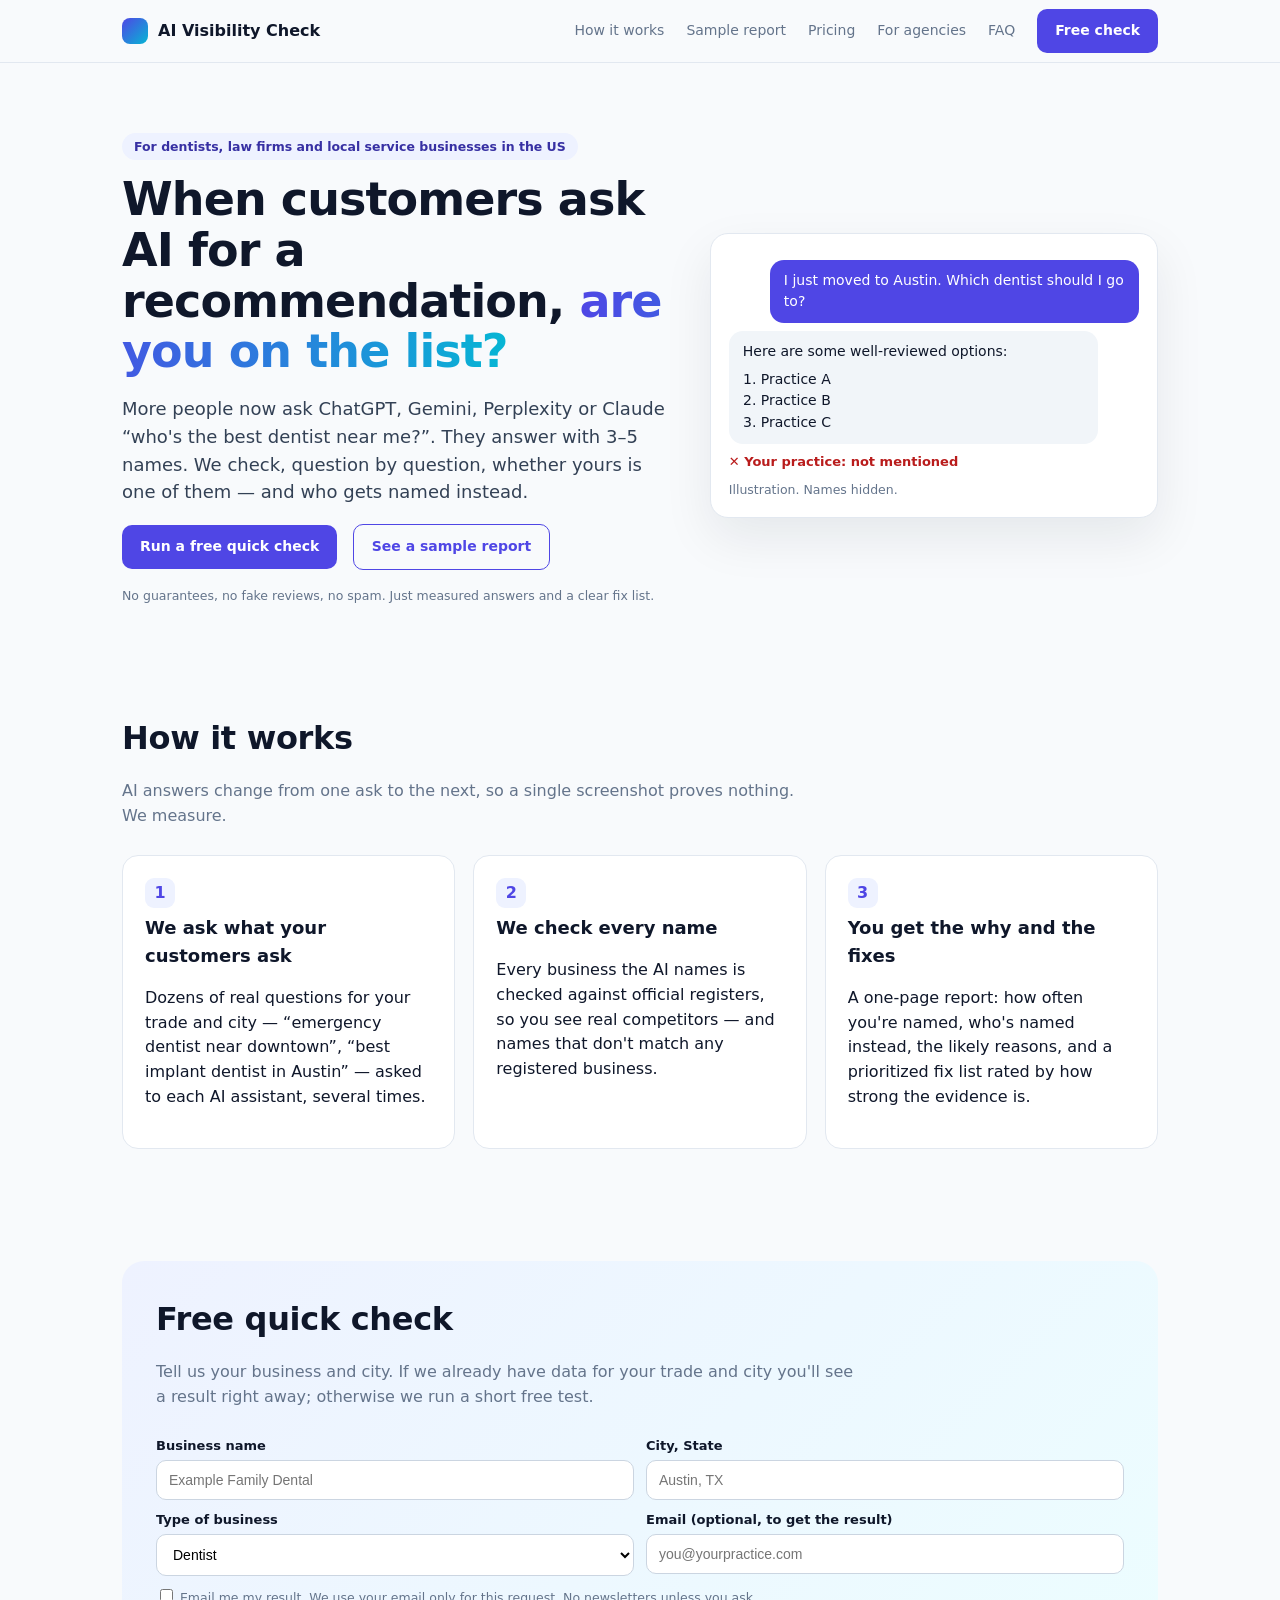
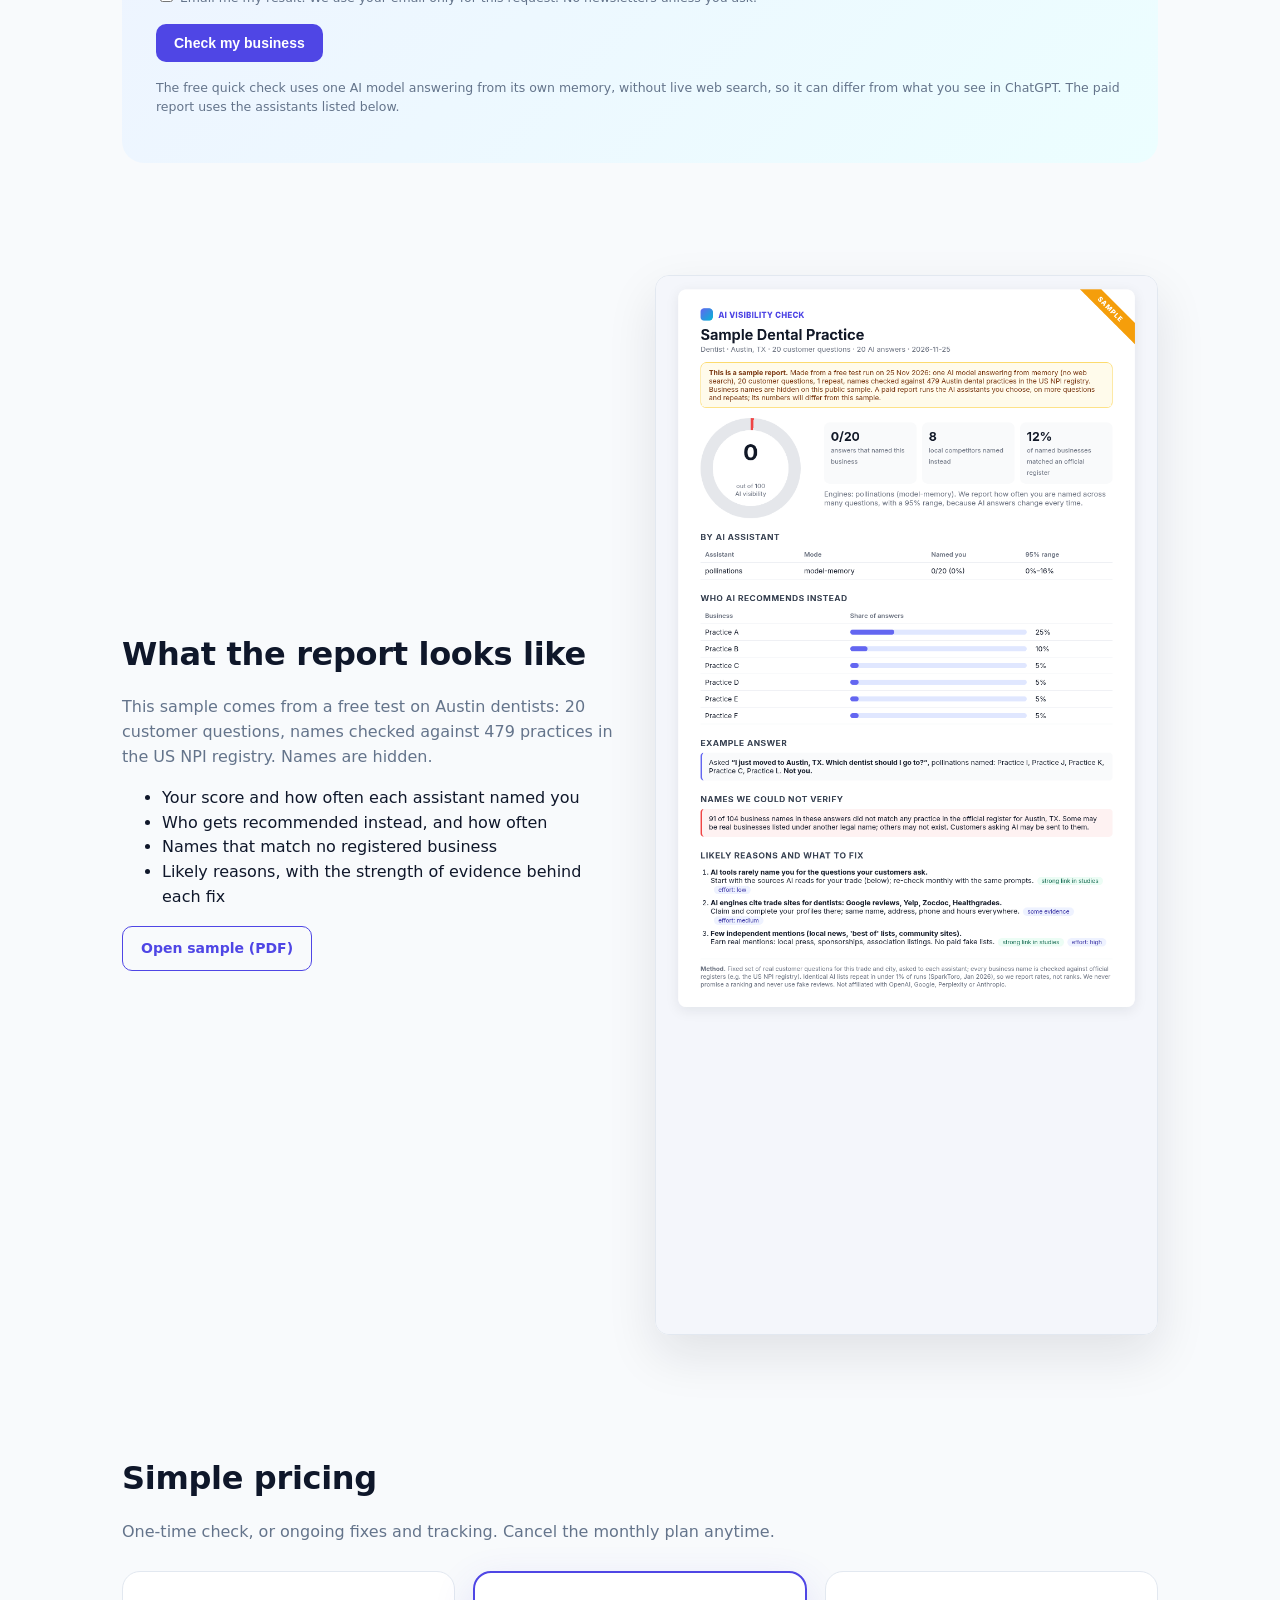
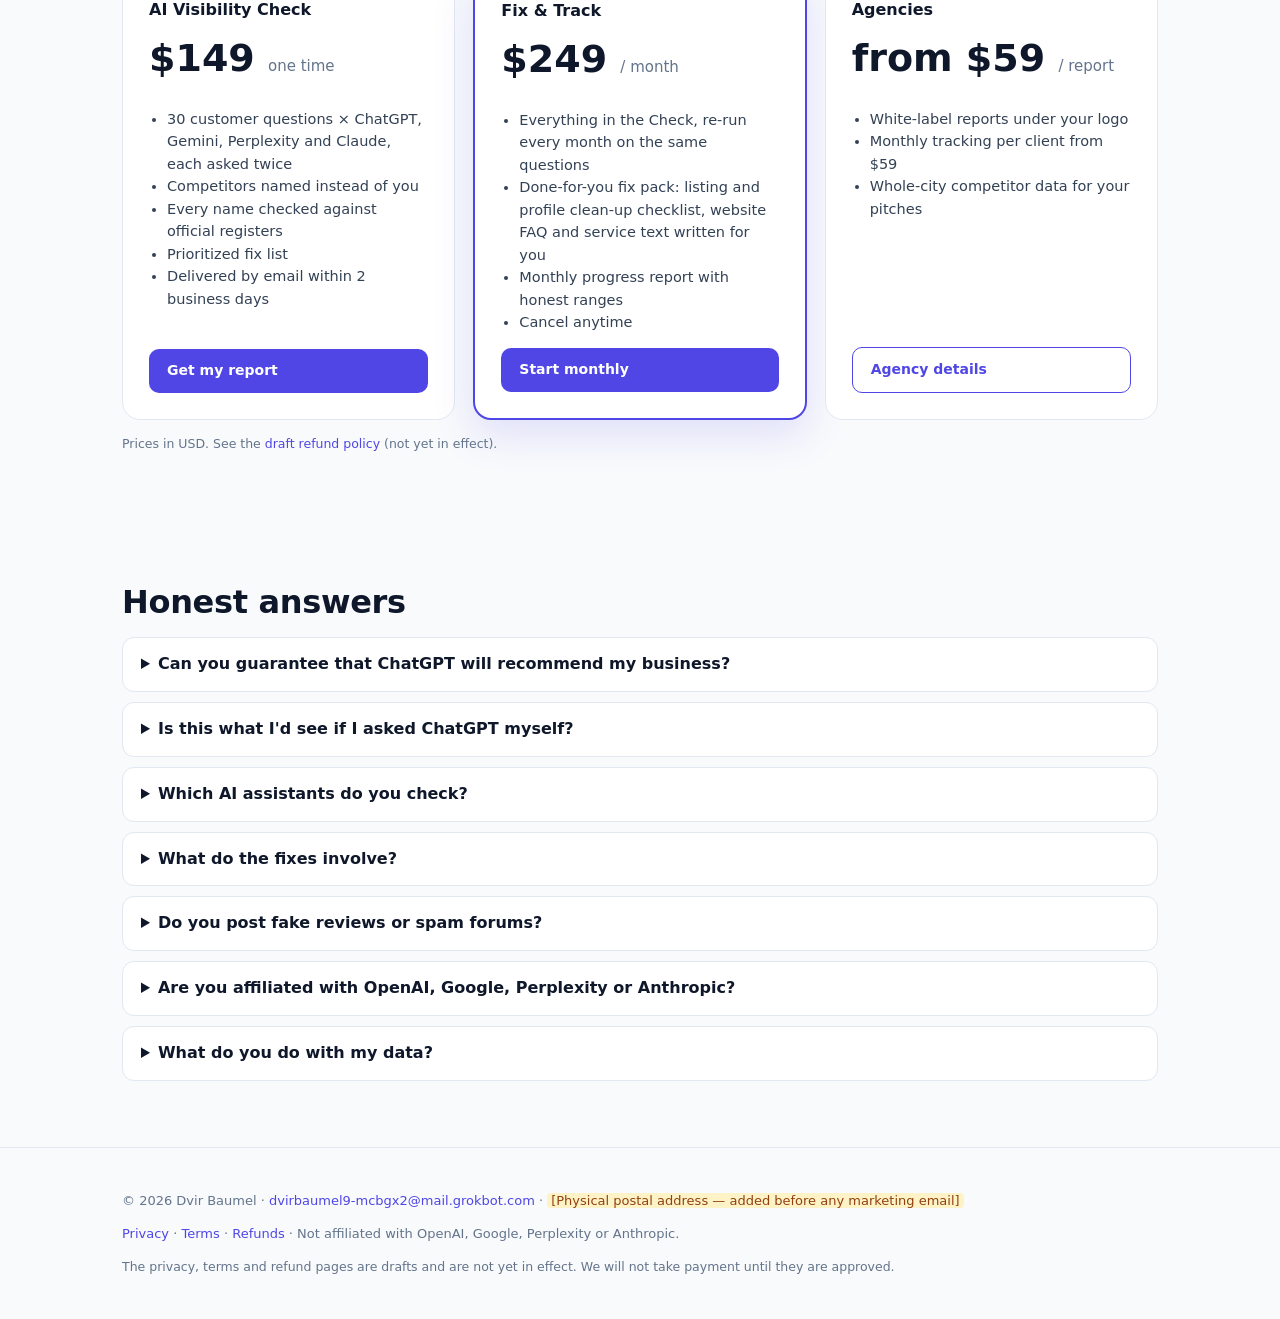
==== site/index.html @ 681b13aa "Initial private snapshot of the AI Visibility Check site. Static pages, free-check server, and engin" ====
<!doctype html>
<html lang="en"><head><meta charset="utf-8"><meta name="viewport" content="width=device-width,initial-scale=1">
<title>AI Visibility Check — does ChatGPT recommend your business?</title>
<meta name="description" content="See whether AI assistants recommend your local business, who they name instead, and what to fix. Free quick check.">
<link rel="stylesheet" href="assets/style.css"></head>
<body>
<nav><div class="wrap"><a class="logo" href="#"><i></i>AI Visibility Check</a>
<div class="links"><a href="#how">How it works</a><a href="#sample">Sample report</a><a href="#pricing">Pricing</a><a href="agency.html">For agencies</a><a href="#faq">FAQ</a><a class="btn" href="#check">Free check</a></div></div></nav>

<header class="hero"><div class="wrap">
 <div>
  <span class="eyebrow">For dentists, law firms and local service businesses in the US</span>
  <h1>When customers ask AI for a recommendation, <em>are you on the list?</em></h1>
  <p class="lead">More people now ask ChatGPT, Gemini, Perplexity or Claude “who's the best dentist near me?”. They answer with 3–5 names. We check, question by question, whether yours is one of them — and who gets named instead.</p>
  <p><a class="btn" href="#check">Run a free quick check</a> &nbsp; <a class="btn ghost" href="sample-report.pdf" target="_blank">See a sample report</a></p>
  <p class="small">No guarantees, no fake reviews, no spam. Just measured answers and a clear fix list.</p>
 </div>
 <div class="chat" aria-label="Illustration of a customer asking an AI assistant">
  <div class="bubble me">I just moved to Austin. Which dentist should I go to?</div>
  <div class="bubble ai">Here are some well-reviewed options:<ol><li>Practice A</li><li>Practice B</li><li>Practice C</li></ol></div>
  <div class="miss">✕ Your practice: not mentioned</div>
  <p class="small" style="margin:8px 0 0">Illustration. Names hidden.</p>
 </div>
</div></header>

<section id="how"><div class="wrap">
 <h2>How it works</h2><p class="sub">AI answers change from one ask to the next, so a single screenshot proves nothing. We measure.</p>
 <div class="steps">
  <div class="card"><div class="num">1</div><h3>We ask what your customers ask</h3><p>Dozens of real questions for your trade and city — “emergency dentist near downtown”, “best implant dentist in Austin” — asked to each AI assistant, several times.</p></div>
  <div class="card"><div class="num">2</div><h3>We check every name</h3><p>Every business the AI names is checked against official registers, so you see real competitors — and names that don't match any registered business.</p></div>
  <div class="card"><div class="num">3</div><h3>You get the why and the fixes</h3><p>A one-page report: how often you're named, who's named instead, the likely reasons, and a prioritized fix list rated by how strong the evidence is.</p></div>
 </div>
</div></section>

<section id="check"><div class="wrap"><div class="check">
 <h2>Free quick check</h2><p class="sub">Tell us your business and city. If we already have data for your trade and city you'll see a result right away; otherwise we run a short free test.</p>
 <form id="checkform">
  <div class="row"><div><label for="business">Business name</label><input id="business" name="business" required maxlength="120" placeholder="Example Family Dental"></div>
  <div><label for="city">City, State</label><input id="city" name="city" required pattern="[^,]+,\s*[A-Za-z]{2}" placeholder="Austin, TX"></div></div>
  <div class="row"><div><label for="niche">Type of business</label><select id="niche" name="niche">
   <option value="dentist">Dentist</option><option value="orthodontist">Orthodontist</option><option value="cosmetic_dentist">Cosmetic dentist</option>
   <option value="personal_injury_lawyer">Personal injury lawyer</option><option value="criminal_defense_lawyer">Criminal defense lawyer</option><option value="family_law_attorney">Family law attorney</option>
   <option value="med_spa">Med spa</option><option value="chiropractor">Chiropractor</option><option value="veterinarian">Veterinarian</option>
   <option value="hvac">HVAC</option><option value="roofing">Roofing</option><option value="plumber">Plumber</option><option value="electrician">Electrician</option><option value="garage_door">Garage door</option><option value="real_estate_agent">Real estate agent</option></select></div>
  <div><label for="email">Email (optional, to get the result)</label><input id="email" name="email" type="email" maxlength="160" placeholder="you@yourpractice.com"></div></div>
  <label class="small" style="font-weight:400"><input type="checkbox" name="consent" style="width:auto"> Email me my result. We use your email only for this request. No newsletters unless you ask.</label>
  <p><button class="btn" type="submit">Check my business</button></p>
  <p class="small">The free quick check uses one AI model answering from its own memory, without live web search, so it can differ from what you see in ChatGPT. The paid report uses the assistants listed below.</p>
 </form>
 <div id="result" class="result"></div>
</div></div></section>

<section id="sample"><div class="wrap sample">
 <div><h2>What the report looks like</h2><p class="sub">This sample comes from a free test on Austin dentists: 20 customer questions, names checked against 479 practices in the US NPI registry. Names are hidden.</p>
 <ul><li>Your score and how often each assistant named you</li><li>Who gets recommended instead, and how often</li><li>Names that match no registered business</li><li>Likely reasons, with the strength of evidence behind each fix</li></ul>
 <p><a class="btn ghost" href="sample-report.pdf" target="_blank">Open sample (PDF)</a></p></div>
 <a href="sample-report.html" target="_blank"><img src="assets/sample-report.png" alt="Sample AI visibility report"></a>
</div></section>

<section id="pricing"><div class="wrap">
 <h2>Simple pricing</h2><p class="sub">One-time check, or ongoing fixes and tracking. Cancel the monthly plan anytime.</p>
 <div class="prices">
  <div class="price"><b>AI Visibility Check</b><div class="amt">$149 <span>one time</span></div>
   <ul><li>30 customer questions × ChatGPT, Gemini, Perplexity and Claude, each asked twice</li><li>Competitors named instead of you</li><li>Every name checked against official registers</li><li>Prioritized fix list</li><li>Delivered by email within 2 business days</li></ul>
   <a class="btn" data-pay="payLinkCheck" href="#">Get my report</a></div>
  <div class="price hot"><b>Fix &amp; Track</b><div class="amt">$249 <span>/ month</span></div>
   <ul><li>Everything in the Check, re-run every month on the same questions</li><li>Done-for-you fix pack: listing and profile clean-up checklist, website FAQ and service text written for you</li><li>Monthly progress report with honest ranges</li><li>Cancel anytime</li></ul>
   <a class="btn" data-pay="payLinkMonthly" href="#">Start monthly</a></div>
  <div class="price"><b>Agencies</b><div class="amt">from $59 <span>/ report</span></div>
   <ul><li>White-label reports under your logo</li><li>Monthly tracking per client from $59</li><li>Whole-city competitor data for your pitches</li></ul>
   <a class="btn ghost" href="agency.html">Agency details</a></div>
 </div>
 <p class="small" style="margin-top:14px">Prices in USD. See the <a href="refunds.html">draft refund policy</a> (not yet in effect).</p>
</div></section>

<section id="faq"><div class="wrap">
 <h2>Honest answers</h2>
 <details><summary>Can you guarantee that ChatGPT will recommend my business?</summary><p>No, and nobody honestly can. AI assistants change their answers constantly. We measure how often you're named, show you what the businesses being named have in common, and help you fix what's in your control. Then we re-measure with the same questions.</p></details>
 <details><summary>Is this what I'd see if I asked ChatGPT myself?</summary><p>Close, but not identical. Answers vary by person, location and time — identical lists repeat in under 1% of runs (SparkToro, January 2026). That's why we ask many questions several times and report a rate with a range, instead of one screenshot.</p></details>
 <details><summary>Which AI assistants do you check?</summary><p>The paid report checks ChatGPT, Gemini, Perplexity and Claude with their web-search features turned on. The free quick check uses one AI model answering from memory only, so treat it as a first look.</p></details>
 <details><summary>What do the fixes involve?</summary><p>Mostly the basics AI assistants read: complete and consistent profiles on the sites they cite for your trade (Google, Yelp, Healthgrades, Avvo and so on), clear service and city information on your website, and honest review requests to real customers. Studies link these to being named; none prove a guaranteed effect, and we say which evidence is stronger.</p></details>
 <details><summary>Do you post fake reviews or spam forums?</summary><p>Never. Fake reviews are illegal under the FTC's rule, and undisclosed forum posting backfires. We only work with real customers and truthful content.</p></details>
 <details><summary>Are you affiliated with OpenAI, Google, Perplexity or Anthropic?</summary><p>No. We're an independent service. Product names belong to their owners.</p></details>
 <details><summary>What do you do with my data?</summary><p>We use your business details to run your check and your email to deliver it. We don't sell data. See the <a href="privacy.html">draft privacy policy</a> (not yet in effect).</p></details>
</div></section>

<footer><div class="wrap">
 <p>© 2026 Dvir Baumel · <a href="mailto:dvirbaumel9-mcbgx2@mail.grokbot.com">dvirbaumel9-mcbgx2@mail.grokbot.com</a> · <span class="ph">[Physical postal address — added before any marketing email]</span></p>
 <p><a href="privacy.html">Privacy</a> · <a href="terms.html">Terms</a> · <a href="refunds.html">Refunds</a> · Not affiliated with OpenAI, Google, Perplexity or Anthropic.</p>
 <p class="small">The privacy, terms and refund pages are drafts and are not yet in effect. We will not take payment until they are approved.</p>
</div></footer>
<script src="assets/config.js"></script><script src="assets/app.js"></script>
</body></html>
---- site/assets/style.css ----
:root{--ink:#0f172a;--mut:#64748b;--pri:#4f46e5;--pri2:#06b6d4;--bg:#f8fafc;--card:#fff;--line:#e2e8f0}
*{box-sizing:border-box}html{scroll-behavior:smooth}
body{margin:0;font-family:Inter,'Segoe UI',system-ui,Arial,sans-serif;color:var(--ink);background:var(--bg);line-height:1.55}
a{color:var(--pri);text-decoration:none}.wrap{max-width:1080px;margin:0 auto;padding:0 22px}
nav{position:sticky;top:0;z-index:5;background:rgba(248,250,252,.9);backdrop-filter:blur(8px);border-bottom:1px solid var(--line)}
nav .wrap{display:flex;align-items:center;justify-content:space-between;height:62px}
.logo{display:flex;gap:10px;align-items:center;font-weight:800;color:var(--ink)}.logo i{width:26px;height:26px;border-radius:8px;background:linear-gradient(135deg,var(--pri),var(--pri2))}
nav .links a{margin-left:22px;color:var(--mut);font-size:14px}nav .links a.btn{color:#fff}
.btn{display:inline-block;background:var(--pri);color:#fff;padding:11px 18px;border-radius:10px;font-weight:700;font-size:14px;border:0;cursor:pointer}
.btn.ghost{background:transparent;color:var(--pri);border:1.5px solid var(--pri)}
.hero{padding:70px 0 40px}.hero .wrap{display:grid;grid-template-columns:1.1fr .9fr;gap:40px;align-items:center}
.eyebrow{display:inline-block;background:#eef2ff;color:#3730a3;border-radius:999px;padding:4px 12px;font-size:12.5px;font-weight:600}
h1{font-size:46px;line-height:1.1;margin:14px 0;letter-spacing:-.02em}h1 em{font-style:normal;background:linear-gradient(90deg,var(--pri),var(--pri2));-webkit-background-clip:text;color:transparent}
.lead{font-size:18px;color:#334155;max-width:560px}
.chat{background:var(--card);border:1px solid var(--line);border-radius:18px;padding:18px;box-shadow:0 20px 50px rgba(15,23,42,.08)}
.bubble{border-radius:14px;padding:10px 14px;font-size:14px;margin:8px 0;max-width:90%}.me{background:var(--pri);color:#fff;margin-left:auto}
.ai{background:#f1f5f9}.ai ol{margin:6px 0 0 18px;padding:0}.miss{color:#b91c1c;font-weight:700;font-size:13px;margin-top:8px}
section{padding:56px 0}h2{font-size:32px;margin:0 0 10px;letter-spacing:-.01em}.sub{color:var(--mut);max-width:700px}
.steps{display:grid;grid-template-columns:repeat(3,1fr);gap:18px;margin-top:26px}
.card{background:var(--card);border:1px solid var(--line);border-radius:16px;padding:22px}.card h3{margin:6px 0 6px;font-size:18px}
.num{width:30px;height:30px;border-radius:9px;background:#eef2ff;color:var(--pri);display:grid;place-items:center;font-weight:800}
.check{background:linear-gradient(135deg,#eef2ff,#ecfeff);border-radius:22px;padding:34px}
form .row{display:grid;grid-template-columns:1fr 1fr;gap:12px}label{font-size:13px;font-weight:600;display:block;margin:10px 0 4px}
input,select{width:100%;padding:11px 12px;border:1px solid #cbd5e1;border-radius:10px;font-size:14px;background:#fff}
.small{font-size:12.5px;color:var(--mut)}.result{margin-top:16px;display:none}.result.show{display:block}
.prices{display:grid;grid-template-columns:repeat(3,1fr);gap:18px;margin-top:26px}
.price{background:var(--card);border:1px solid var(--line);border-radius:18px;padding:26px;display:flex;flex-direction:column}
.price.hot{border:2px solid var(--pri);box-shadow:0 14px 40px rgba(79,70,229,.15)}.price .amt{font-size:38px;font-weight:800;margin:6px 0}
.price .amt span{font-size:15px;color:var(--mut);font-weight:500}.price ul{padding-left:18px;color:#334155;font-size:14.5px;flex:1}
.sample{display:grid;grid-template-columns:1fr 1fr;gap:30px;align-items:center}.sample img{width:100%;border-radius:14px;border:1px solid var(--line);box-shadow:0 20px 50px rgba(15,23,42,.1)}
details{background:var(--card);border:1px solid var(--line);border-radius:12px;padding:14px 18px;margin:10px 0}summary{font-weight:700;cursor:pointer}
footer{border-top:1px solid var(--line);padding:30px 0;color:var(--mut);font-size:13px}
.ph{background:#fef3c7;color:#92400e;border-radius:4px;padding:0 4px}
@media(max-width:860px){.hero .wrap,.sample{grid-template-columns:1fr}.steps,.prices{grid-template-columns:1fr}h1{font-size:34px}form .row{grid-template-columns:1fr}}
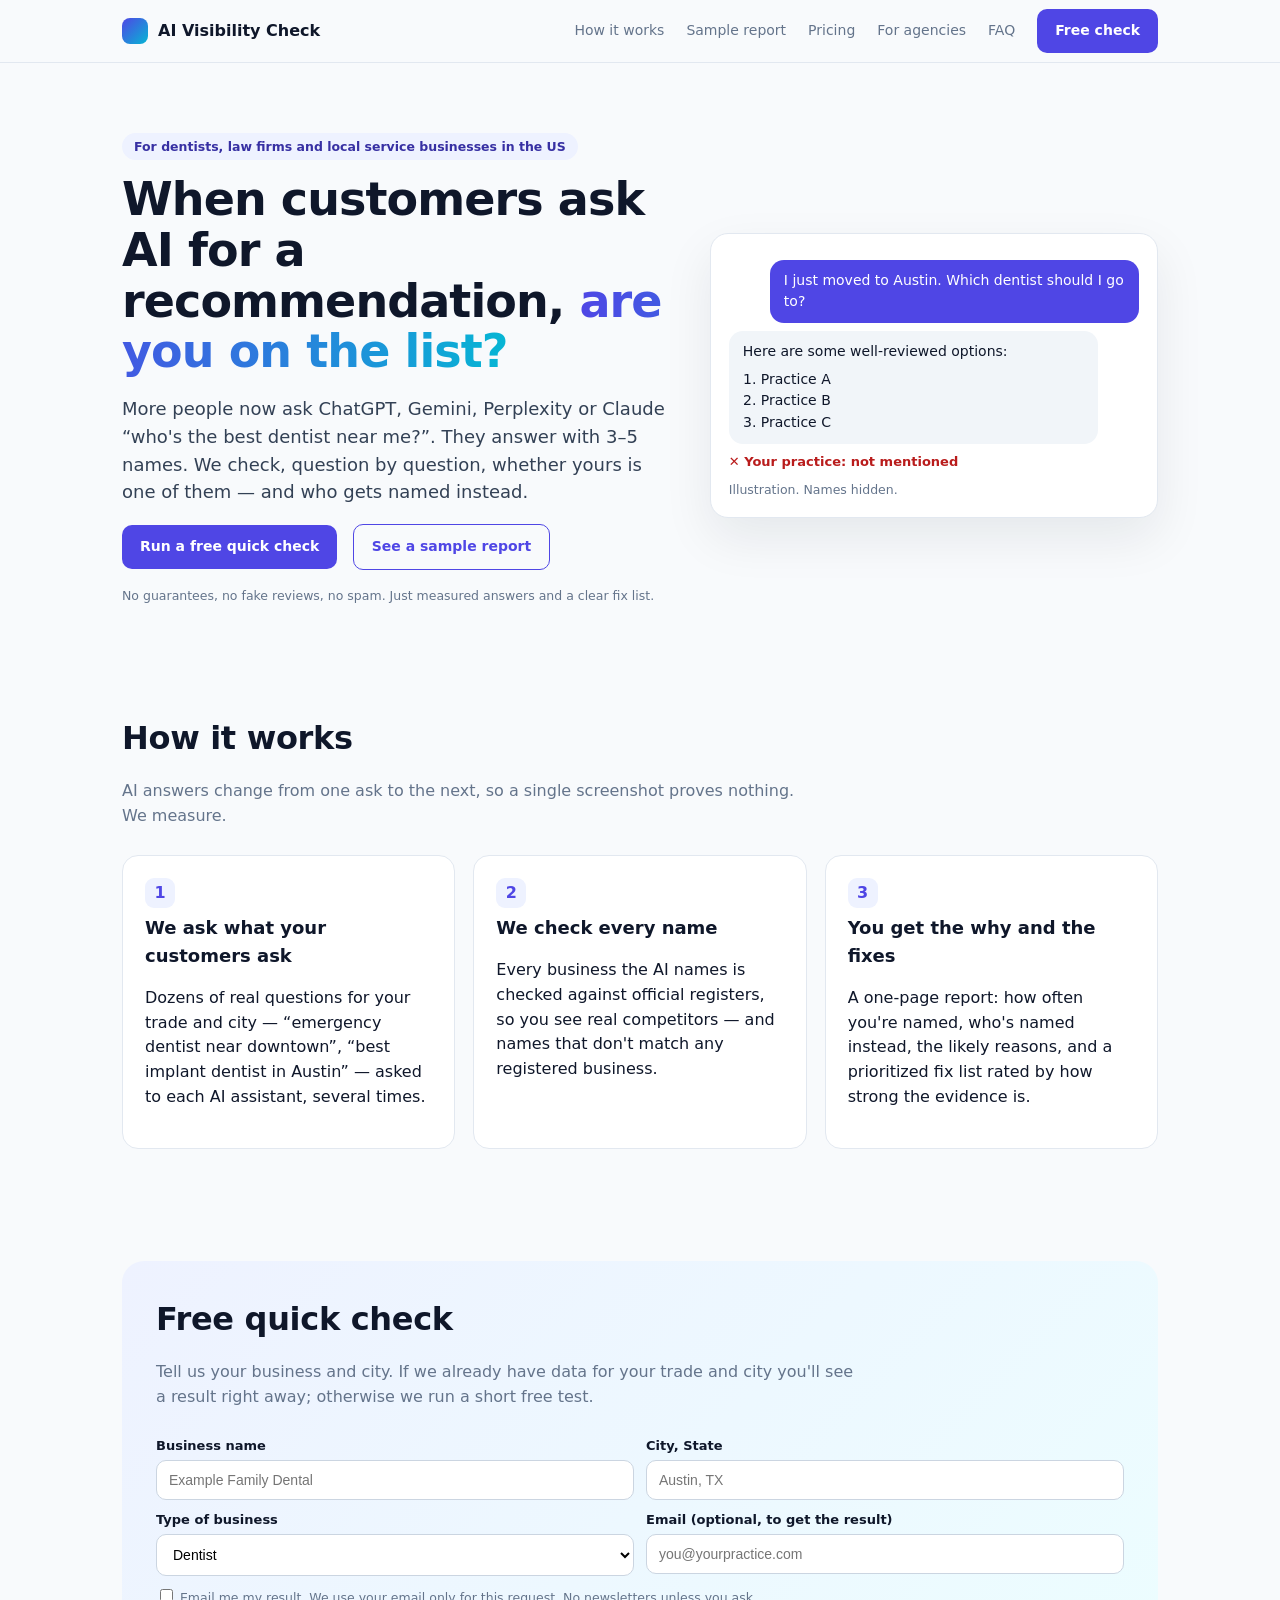
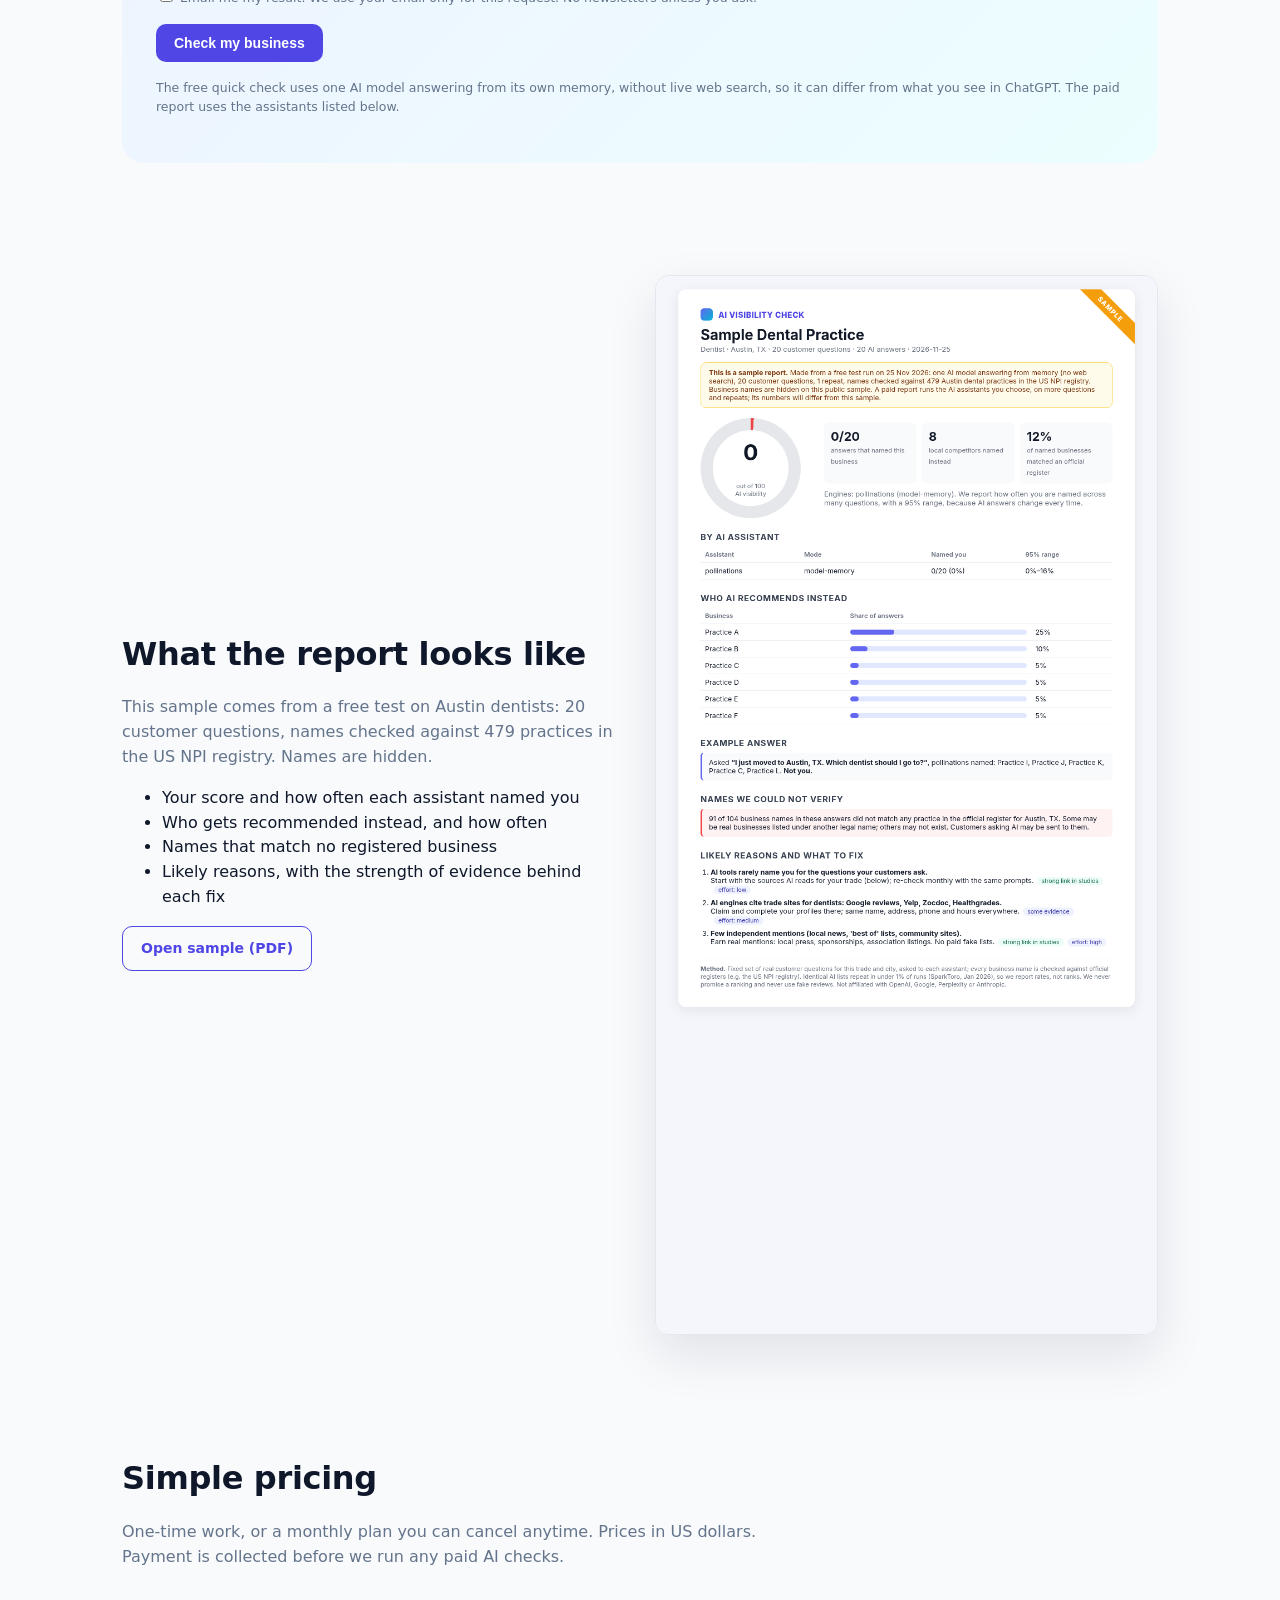
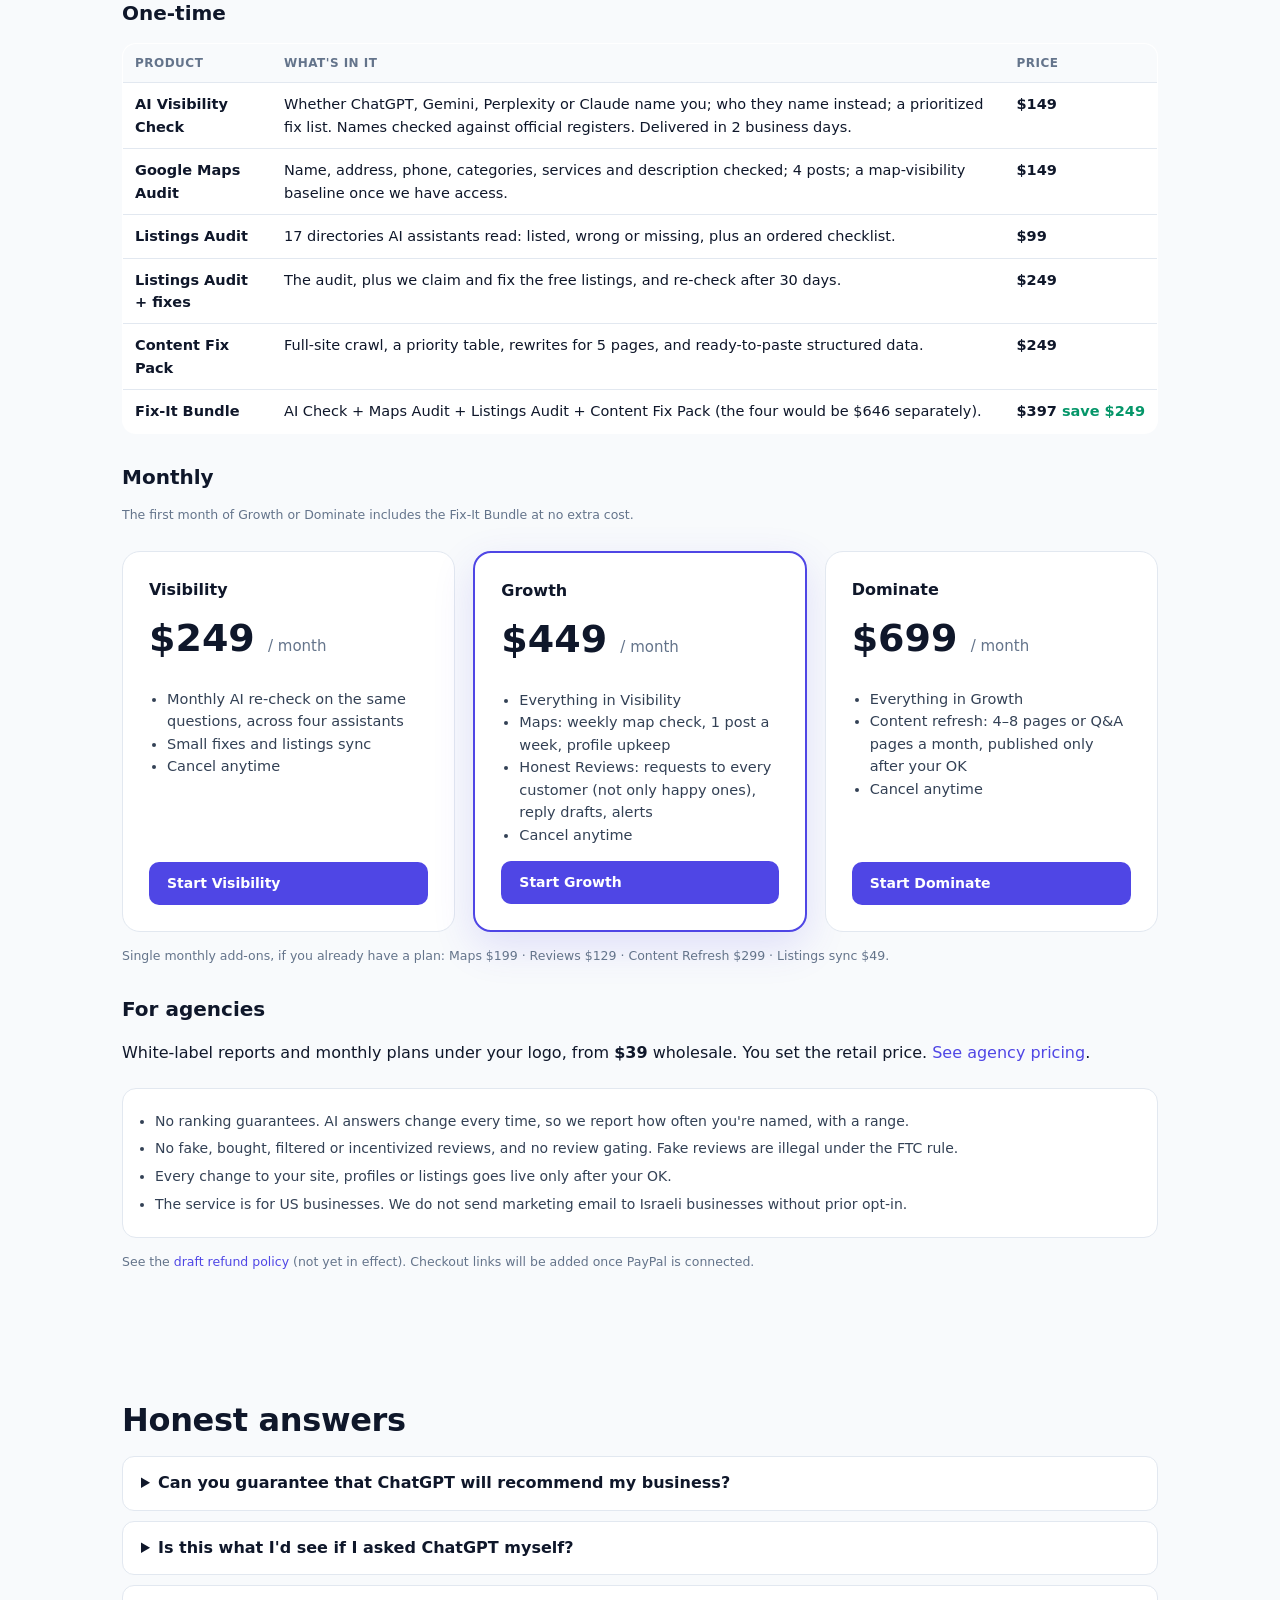
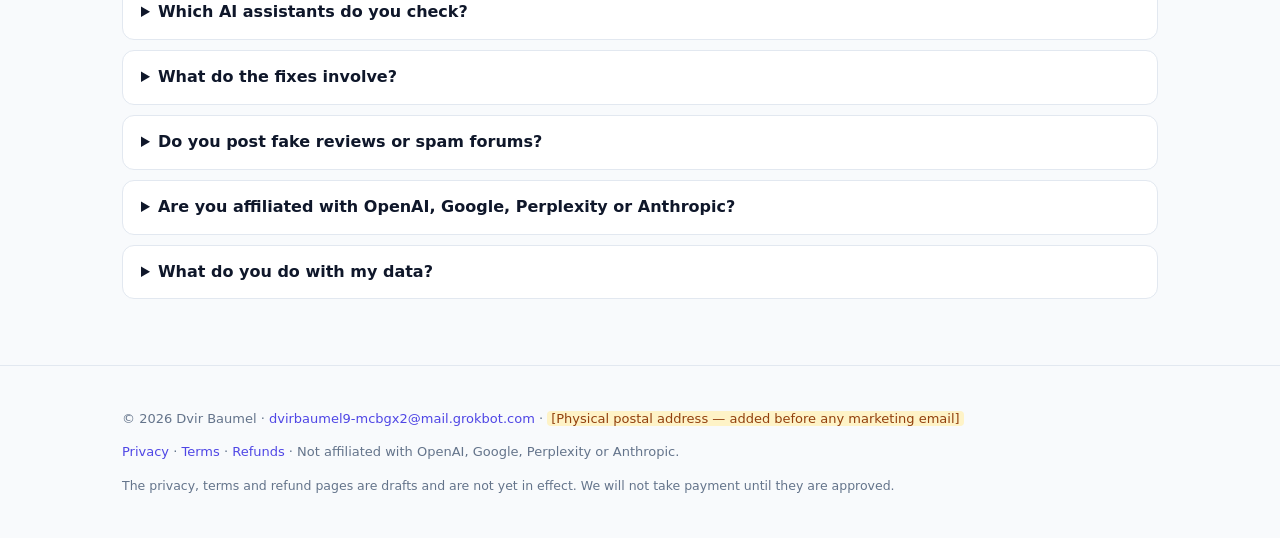
==== commit 368f0f70: "Add the approved 25 Nov 2026 prices to the site. One-off, monthly and agency wholesale tables match " ====
--- a/site/index.html
+++ b/site/index.html
@@ -58,19 +58,45 @@
 </div></section>
 
 <section id="pricing"><div class="wrap">
- <h2>Simple pricing</h2><p class="sub">One-time check, or ongoing fixes and tracking. Cancel the monthly plan anytime.</p>
+ <h2>Simple pricing</h2>
+ <p class="sub">One-time work, or a monthly plan you can cancel anytime. Prices in US dollars. Payment is collected before we run any paid AI checks.</p>
+
+ <h3 class="price-head">One-time</h3>
+ <table class="sheet">
+  <tr><th>Product</th><th>What's in it</th><th>Price</th></tr>
+  <tr><td><b>AI Visibility Check</b></td><td>Whether ChatGPT, Gemini, Perplexity or Claude name you; who they name instead; a prioritized fix list. Names checked against official registers. Delivered in 2 business days.</td><td class="amt">$149</td></tr>
+  <tr><td><b>Google Maps Audit</b></td><td>Name, address, phone, categories, services and description checked; 4 posts; a map-visibility baseline once we have access.</td><td class="amt">$149</td></tr>
+  <tr><td><b>Listings Audit</b></td><td>17 directories AI assistants read: listed, wrong or missing, plus an ordered checklist.</td><td class="amt">$99</td></tr>
+  <tr><td><b>Listings Audit + fixes</b></td><td>The audit, plus we claim and fix the free listings, and re-check after 30 days.</td><td class="amt">$249</td></tr>
+  <tr><td><b>Content Fix Pack</b></td><td>Full-site crawl, a priority table, rewrites for 5 pages, and ready-to-paste structured data.</td><td class="amt">$249</td></tr>
+  <tr><td><b>Fix-It Bundle</b></td><td>AI Check + Maps Audit + Listings Audit + Content Fix Pack (the four would be $646 separately).</td><td class="amt">$397 <span class="save">save $249</span></td></tr>
+ </table>
+
+ <h3 class="price-head">Monthly</h3>
+ <p class="small">The first month of Growth or Dominate includes the Fix-It Bundle at no extra cost.</p>
  <div class="prices">
-  <div class="price"><b>AI Visibility Check</b><div class="amt">$149 <span>one time</span></div>
-   <ul><li>30 customer questions × ChatGPT, Gemini, Perplexity and Claude, each asked twice</li><li>Competitors named instead of you</li><li>Every name checked against official registers</li><li>Prioritized fix list</li><li>Delivered by email within 2 business days</li></ul>
-   <a class="btn" data-pay="payLinkCheck" href="#">Get my report</a></div>
-  <div class="price hot"><b>Fix &amp; Track</b><div class="amt">$249 <span>/ month</span></div>
-   <ul><li>Everything in the Check, re-run every month on the same questions</li><li>Done-for-you fix pack: listing and profile clean-up checklist, website FAQ and service text written for you</li><li>Monthly progress report with honest ranges</li><li>Cancel anytime</li></ul>
-   <a class="btn" data-pay="payLinkMonthly" href="#">Start monthly</a></div>
-  <div class="price"><b>Agencies</b><div class="amt">from $59 <span>/ report</span></div>
-   <ul><li>White-label reports under your logo</li><li>Monthly tracking per client from $59</li><li>Whole-city competitor data for your pitches</li></ul>
-   <a class="btn ghost" href="agency.html">Agency details</a></div>
+  <div class="price"><b>Visibility</b><div class="amt">$249 <span>/ month</span></div>
+   <ul><li>Monthly AI re-check on the same questions, across four assistants</li><li>Small fixes and listings sync</li><li>Cancel anytime</li></ul>
+   <a class="btn" data-pay="payLinkMonthly" href="#">Start Visibility</a></div>
+  <div class="price hot"><b>Growth</b><div class="amt">$449 <span>/ month</span></div>
+   <ul><li>Everything in Visibility</li><li>Maps: weekly map check, 1 post a week, profile upkeep</li><li>Honest Reviews: requests to every customer (not only happy ones), reply drafts, alerts</li><li>Cancel anytime</li></ul>
+   <a class="btn" data-pay="payLinkMonthly" href="#">Start Growth</a></div>
+  <div class="price"><b>Dominate</b><div class="amt">$699 <span>/ month</span></div>
+   <ul><li>Everything in Growth</li><li>Content refresh: 4–8 pages or Q&amp;A pages a month, published only after your OK</li><li>Cancel anytime</li></ul>
+   <a class="btn" data-pay="payLinkMonthly" href="#">Start Dominate</a></div>
  </div>
- <p class="small" style="margin-top:14px">Prices in USD. See the <a href="refunds.html">draft refund policy</a> (not yet in effect).</p>
+ <p class="small" style="margin-top:14px">Single monthly add-ons, if you already have a plan: Maps $199 · Reviews $129 · Content Refresh $299 · Listings sync $49.</p>
+
+ <h3 class="price-head">For agencies</h3>
+ <p>White-label reports and monthly plans under your logo, from <b>$39</b> wholesale. You set the retail price. <a href="agency.html">See agency pricing</a>.</p>
+
+ <ul class="rules">
+  <li>No ranking guarantees. AI answers change every time, so we report how often you're named, with a range.</li>
+  <li>No fake, bought, filtered or incentivized reviews, and no review gating. Fake reviews are illegal under the FTC rule.</li>
+  <li>Every change to your site, profiles or listings goes live only after your OK.</li>
+  <li>The service is for US businesses. We do not send marketing email to Israeli businesses without prior opt-in.</li>
+ </ul>
+ <p class="small" style="margin-top:14px">See the <a href="refunds.html">draft refund policy</a> (not yet in effect). Checkout links will be added once PayPal is connected.</p>
 </div></section>
 
 <section id="faq"><div class="wrap">
--- a/site/assets/style.css
+++ b/site/assets/style.css
@@ -31,4 +31,14 @@
 details{background:var(--card);border:1px solid var(--line);border-radius:12px;padding:14px 18px;margin:10px 0}summary{font-weight:700;cursor:pointer}
 footer{border-top:1px solid var(--line);padding:30px 0;color:var(--mut);font-size:13px}
 .ph{background:#fef3c7;color:#92400e;border-radius:4px;padding:0 4px}
-@media(max-width:860px){.hero .wrap,.sample{grid-template-columns:1fr}.steps,.prices{grid-template-columns:1fr}h1{font-size:34px}form .row{grid-template-columns:1fr}}
+
+h3.price-head{font-size:20px;margin:28px 0 4px}
+table.sheet{width:100%;border-collapse:collapse;margin-top:14px;background:#fff;border:1px solid var(--line);border-radius:14px;overflow:hidden;font-size:14.5px}
+table.sheet th,table.sheet td{text-align:left;padding:10px 12px;border-bottom:1px solid var(--line);vertical-align:top}
+table.sheet th{background:#f8fafc;color:#64748b;font-size:12px;font-weight:700;letter-spacing:.04em;text-transform:uppercase}
+table.sheet tr:last-child td{border-bottom:0}
+table.sheet .amt{font-weight:800;white-space:nowrap}
+table.sheet .save{color:#059669;font-weight:700}
+.rules{margin:22px 0 0;padding:16px 18px 16px 32px;background:#fff;border:1px solid var(--line);border-radius:14px;color:#334155;font-size:14px}
+.rules li{margin:6px 0}
+@media(max-width:860px){.hero .wrap,.sample{grid-template-columns:1fr}.steps,.prices{grid-template-columns:1fr}h1{font-size:34px}form .row{grid-template-columns:1fr}table.sheet{font-size:13px}table.sheet th,table.sheet td{padding:8px}}
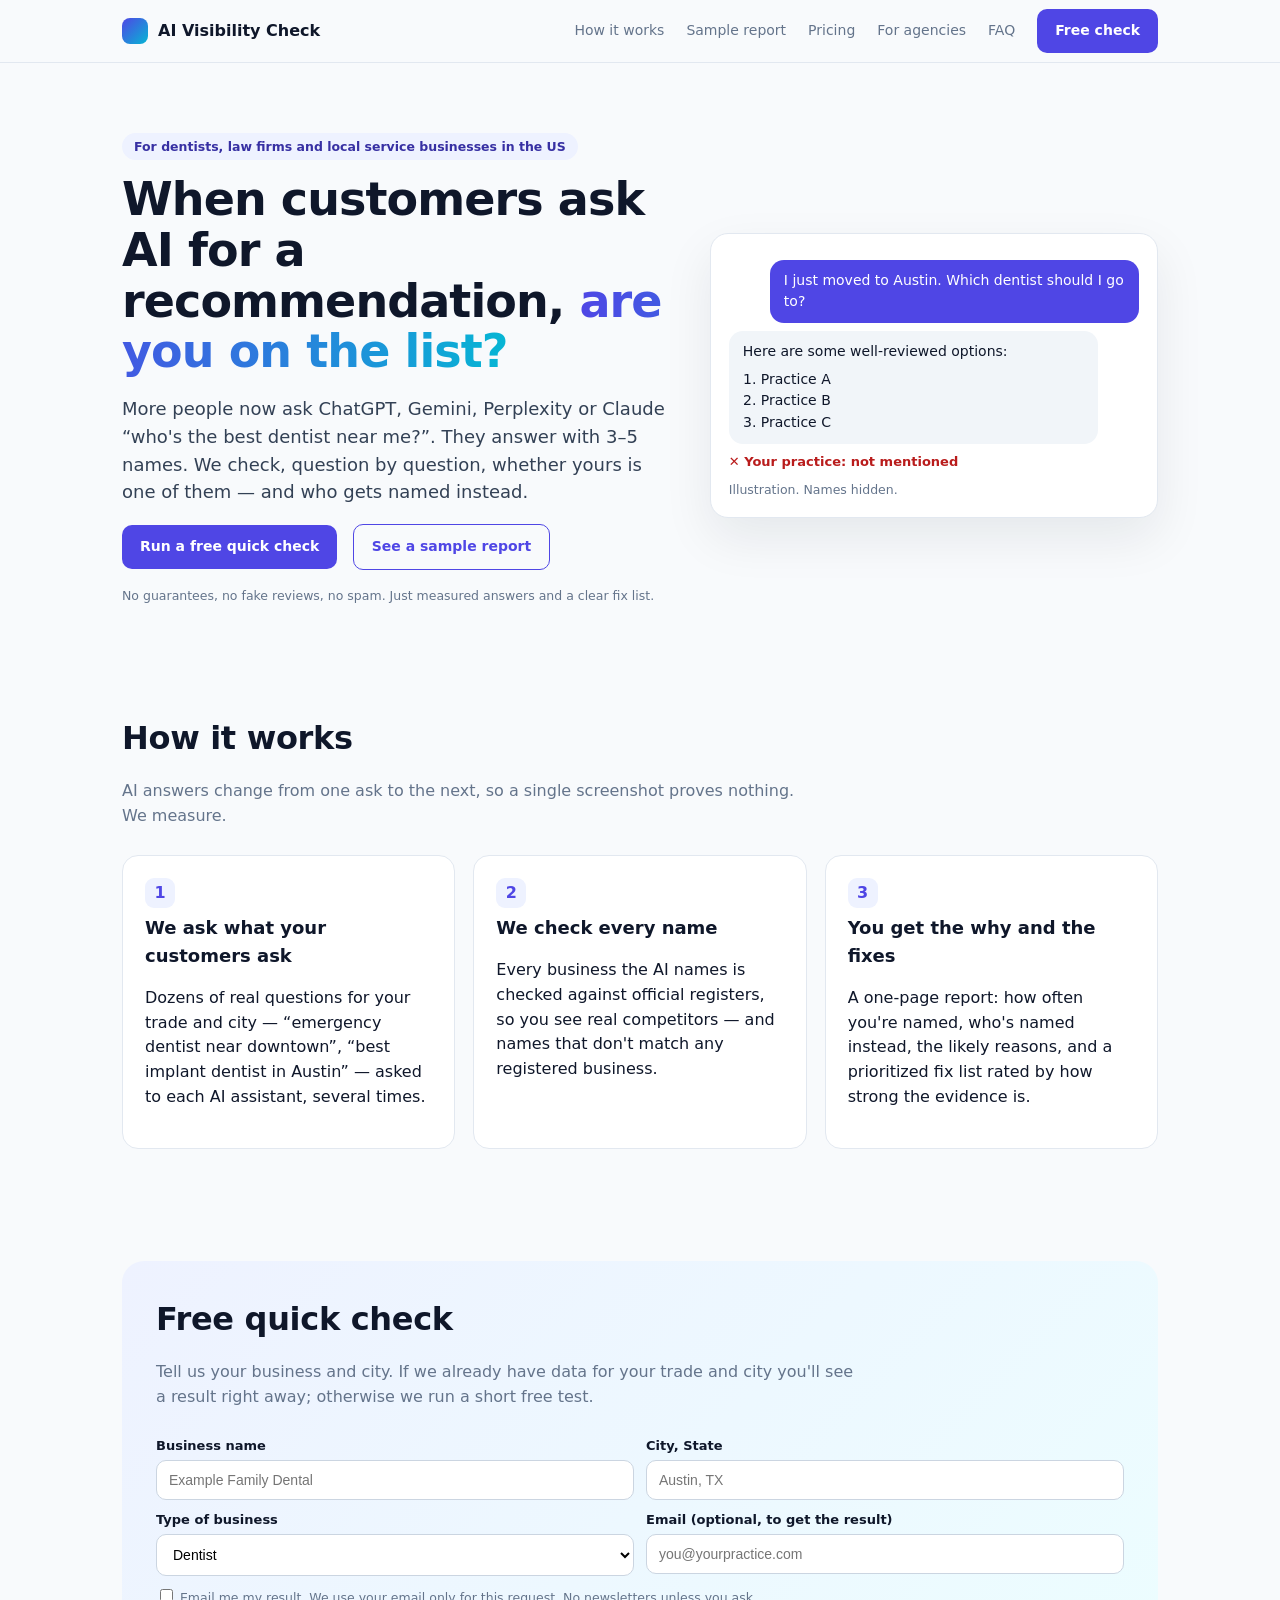
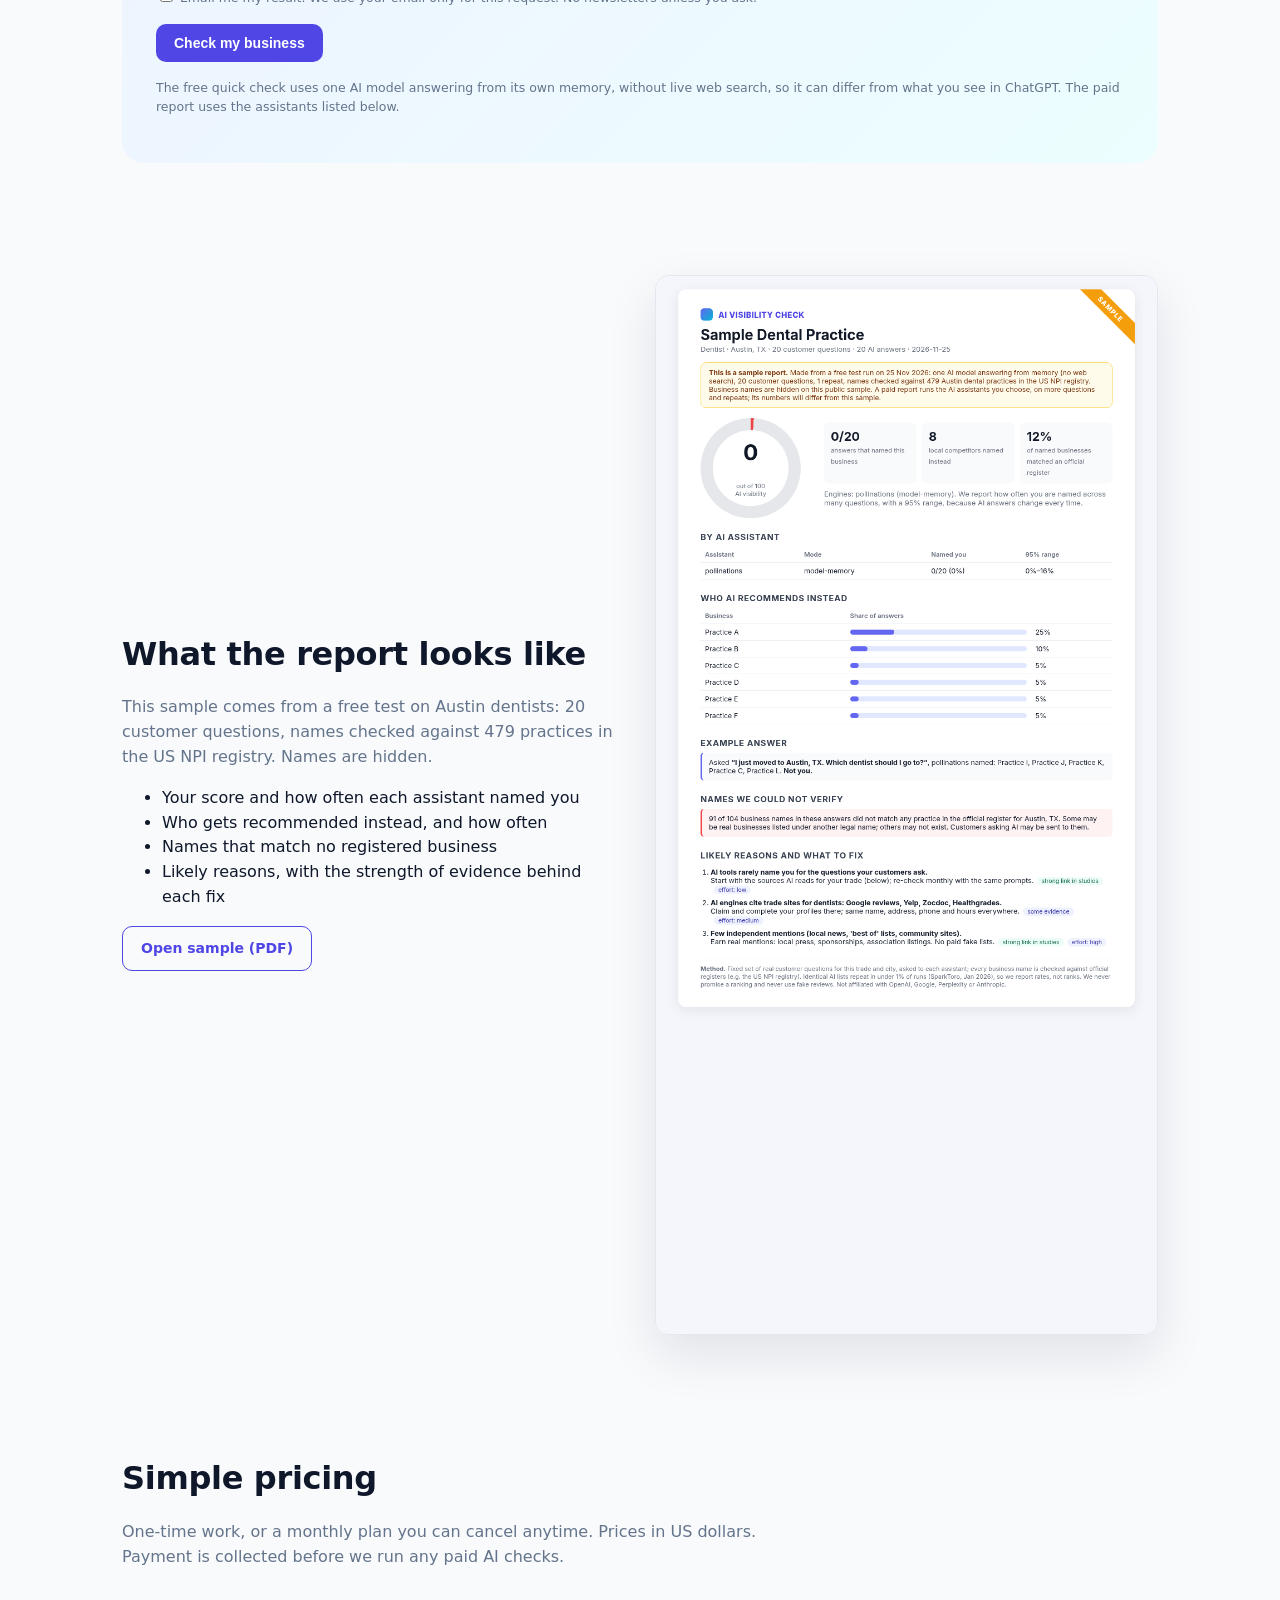
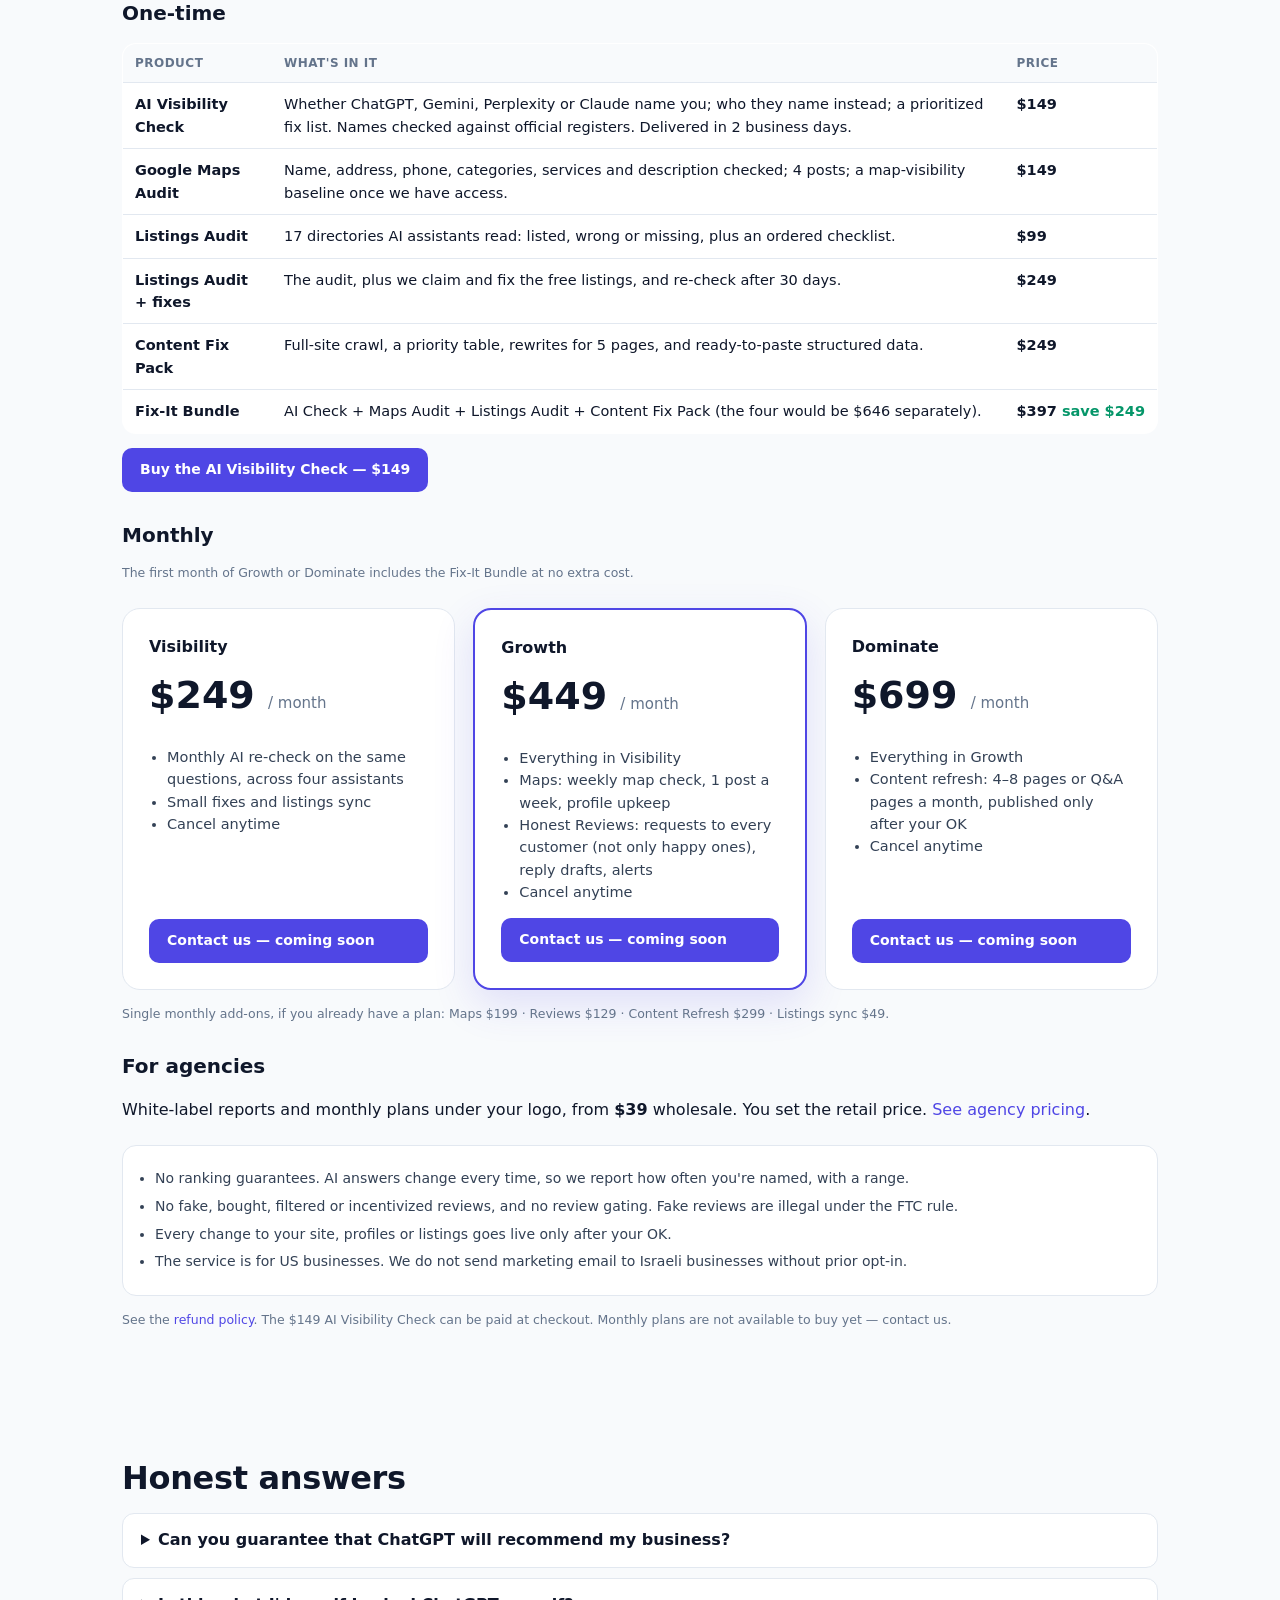
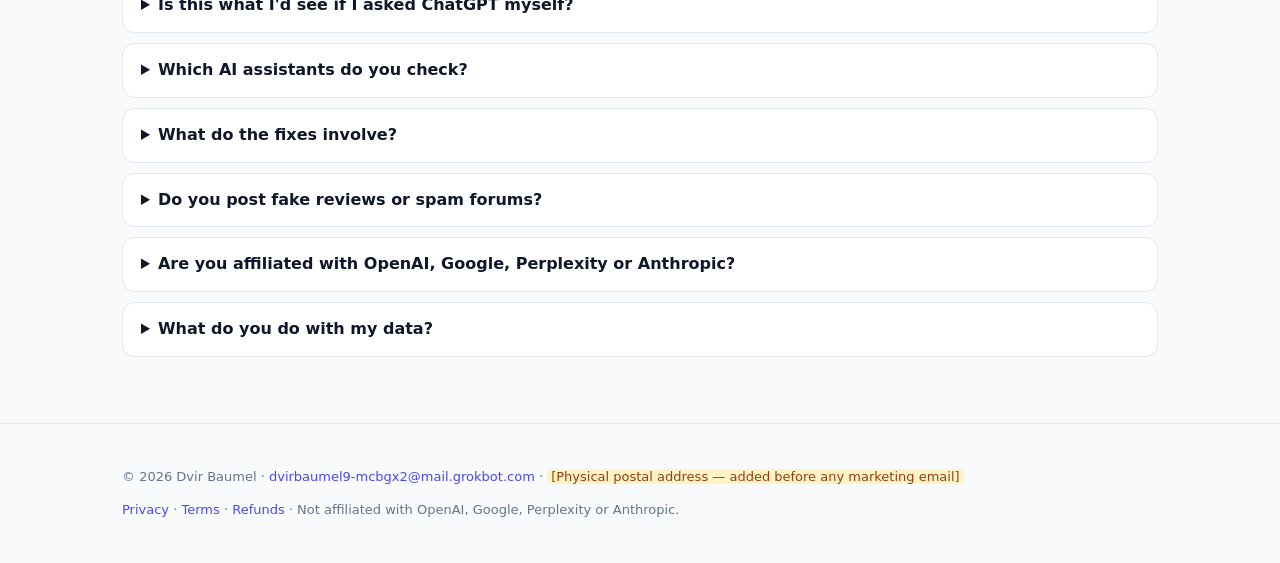
==== commit 02e4237b: "Activate the approved legal pages and the Polar checkout for the $149 check. Legal pages are no long" ====
--- a/site/index.html
+++ b/site/index.html
@@ -72,6 +72,8 @@
   <tr><td><b>Fix-It Bundle</b></td><td>AI Check + Maps Audit + Listings Audit + Content Fix Pack (the four would be $646 separately).</td><td class="amt">$397 <span class="save">save $249</span></td></tr>
  </table>
 
+ <p style="margin-top:14px"><a class="btn" data-pay="payLinkCheck" href="#pricing">Buy the AI Visibility Check — $149</a></p>
+
  <h3 class="price-head">Monthly</h3>
  <p class="small">The first month of Growth or Dominate includes the Fix-It Bundle at no extra cost.</p>
  <div class="prices">
@@ -96,7 +98,7 @@
   <li>Every change to your site, profiles or listings goes live only after your OK.</li>
   <li>The service is for US businesses. We do not send marketing email to Israeli businesses without prior opt-in.</li>
  </ul>
- <p class="small" style="margin-top:14px">See the <a href="refunds.html">draft refund policy</a> (not yet in effect). Checkout links will be added once PayPal is connected.</p>
+ <p class="small" style="margin-top:14px">See the <a href="refunds.html">refund policy</a>. The $149 AI Visibility Check can be paid at checkout. Monthly plans are not available to buy yet — contact us.</p>
 </div></section>
 
 <section id="faq"><div class="wrap">
@@ -107,13 +109,12 @@
  <details><summary>What do the fixes involve?</summary><p>Mostly the basics AI assistants read: complete and consistent profiles on the sites they cite for your trade (Google, Yelp, Healthgrades, Avvo and so on), clear service and city information on your website, and honest review requests to real customers. Studies link these to being named; none prove a guaranteed effect, and we say which evidence is stronger.</p></details>
  <details><summary>Do you post fake reviews or spam forums?</summary><p>Never. Fake reviews are illegal under the FTC's rule, and undisclosed forum posting backfires. We only work with real customers and truthful content.</p></details>
  <details><summary>Are you affiliated with OpenAI, Google, Perplexity or Anthropic?</summary><p>No. We're an independent service. Product names belong to their owners.</p></details>
- <details><summary>What do you do with my data?</summary><p>We use your business details to run your check and your email to deliver it. We don't sell data. See the <a href="privacy.html">draft privacy policy</a> (not yet in effect).</p></details>
+ <details><summary>What do you do with my data?</summary><p>We use your business details to run your check and your email to deliver it. We don't sell data. See the <a href="privacy.html">privacy policy</a>.</p></details>
 </div></section>
 
 <footer><div class="wrap">
  <p>© 2026 Dvir Baumel · <a href="mailto:dvirbaumel9-mcbgx2@mail.grokbot.com">dvirbaumel9-mcbgx2@mail.grokbot.com</a> · <span class="ph">[Physical postal address — added before any marketing email]</span></p>
  <p><a href="privacy.html">Privacy</a> · <a href="terms.html">Terms</a> · <a href="refunds.html">Refunds</a> · Not affiliated with OpenAI, Google, Perplexity or Anthropic.</p>
- <p class="small">The privacy, terms and refund pages are drafts and are not yet in effect. We will not take payment until they are approved.</p>
 </div></footer>
 <script src="assets/config.js"></script><script src="assets/app.js"></script>
 </body></html>
